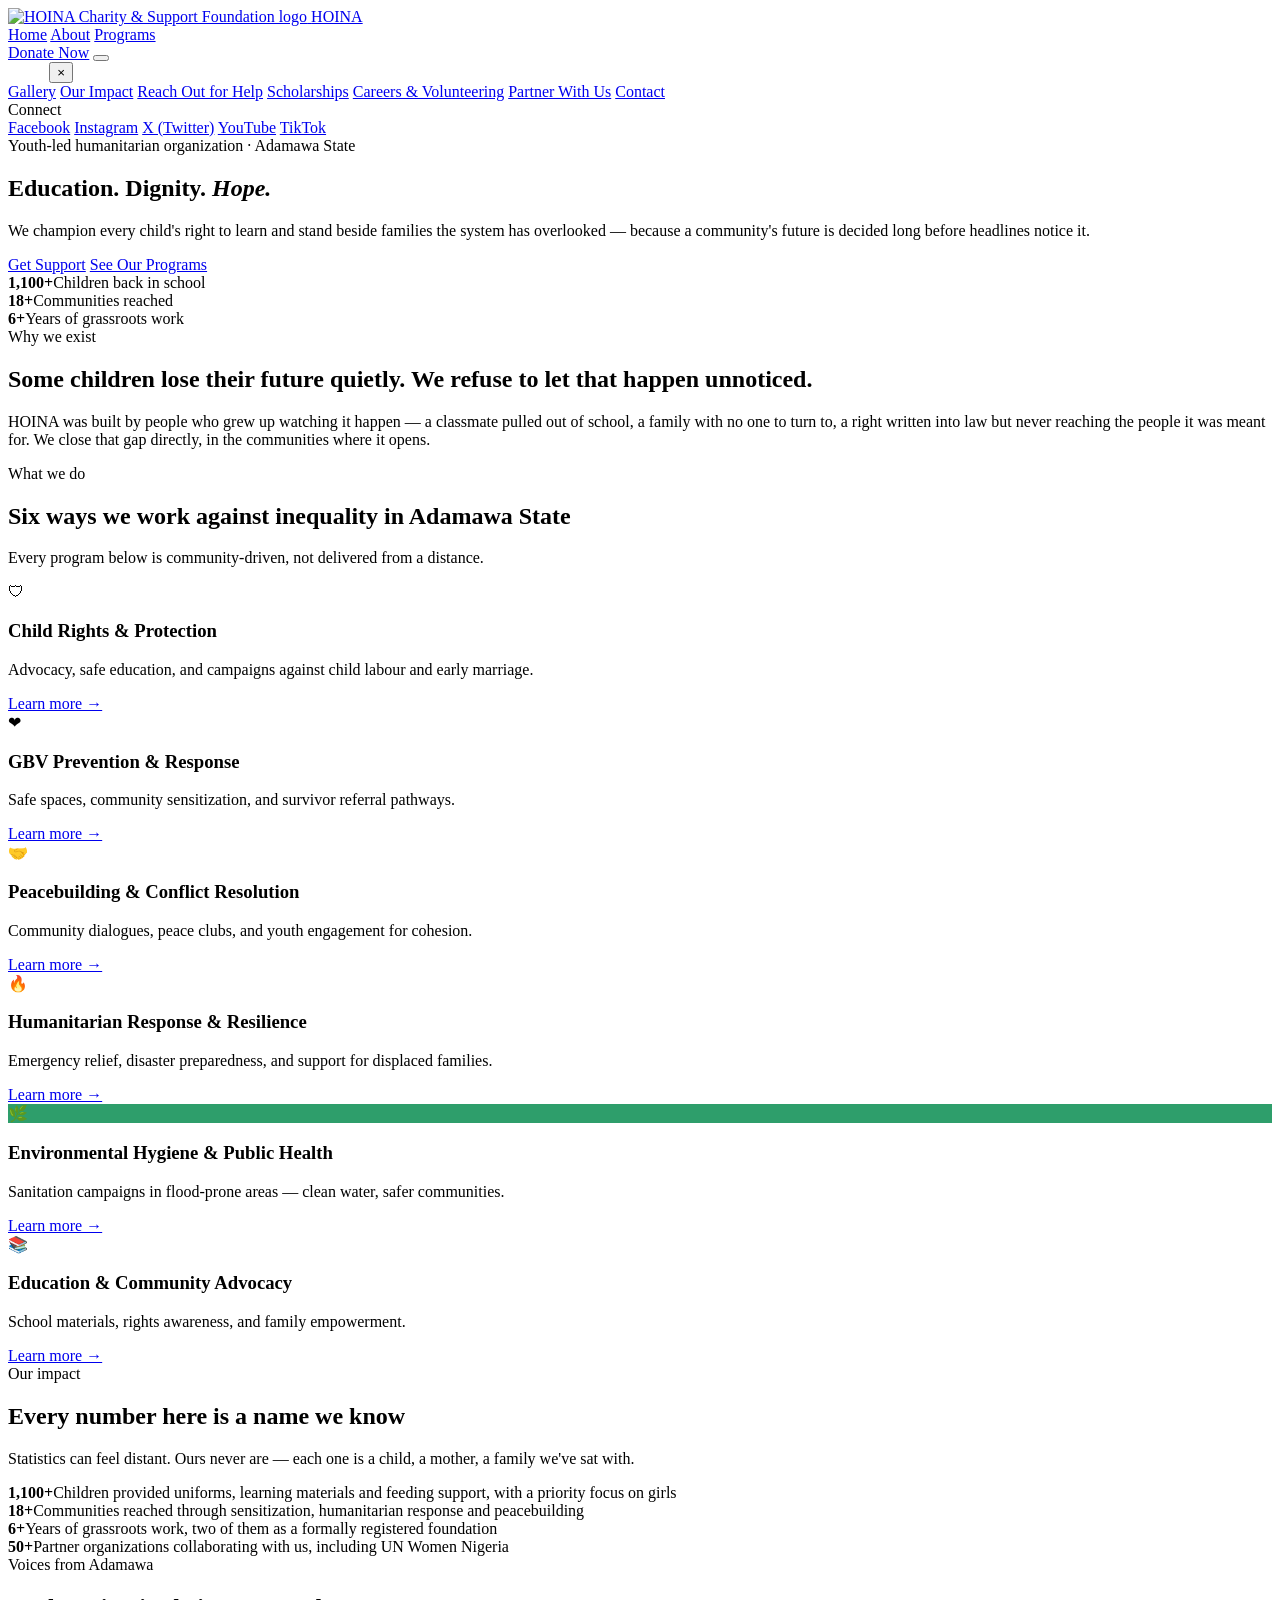
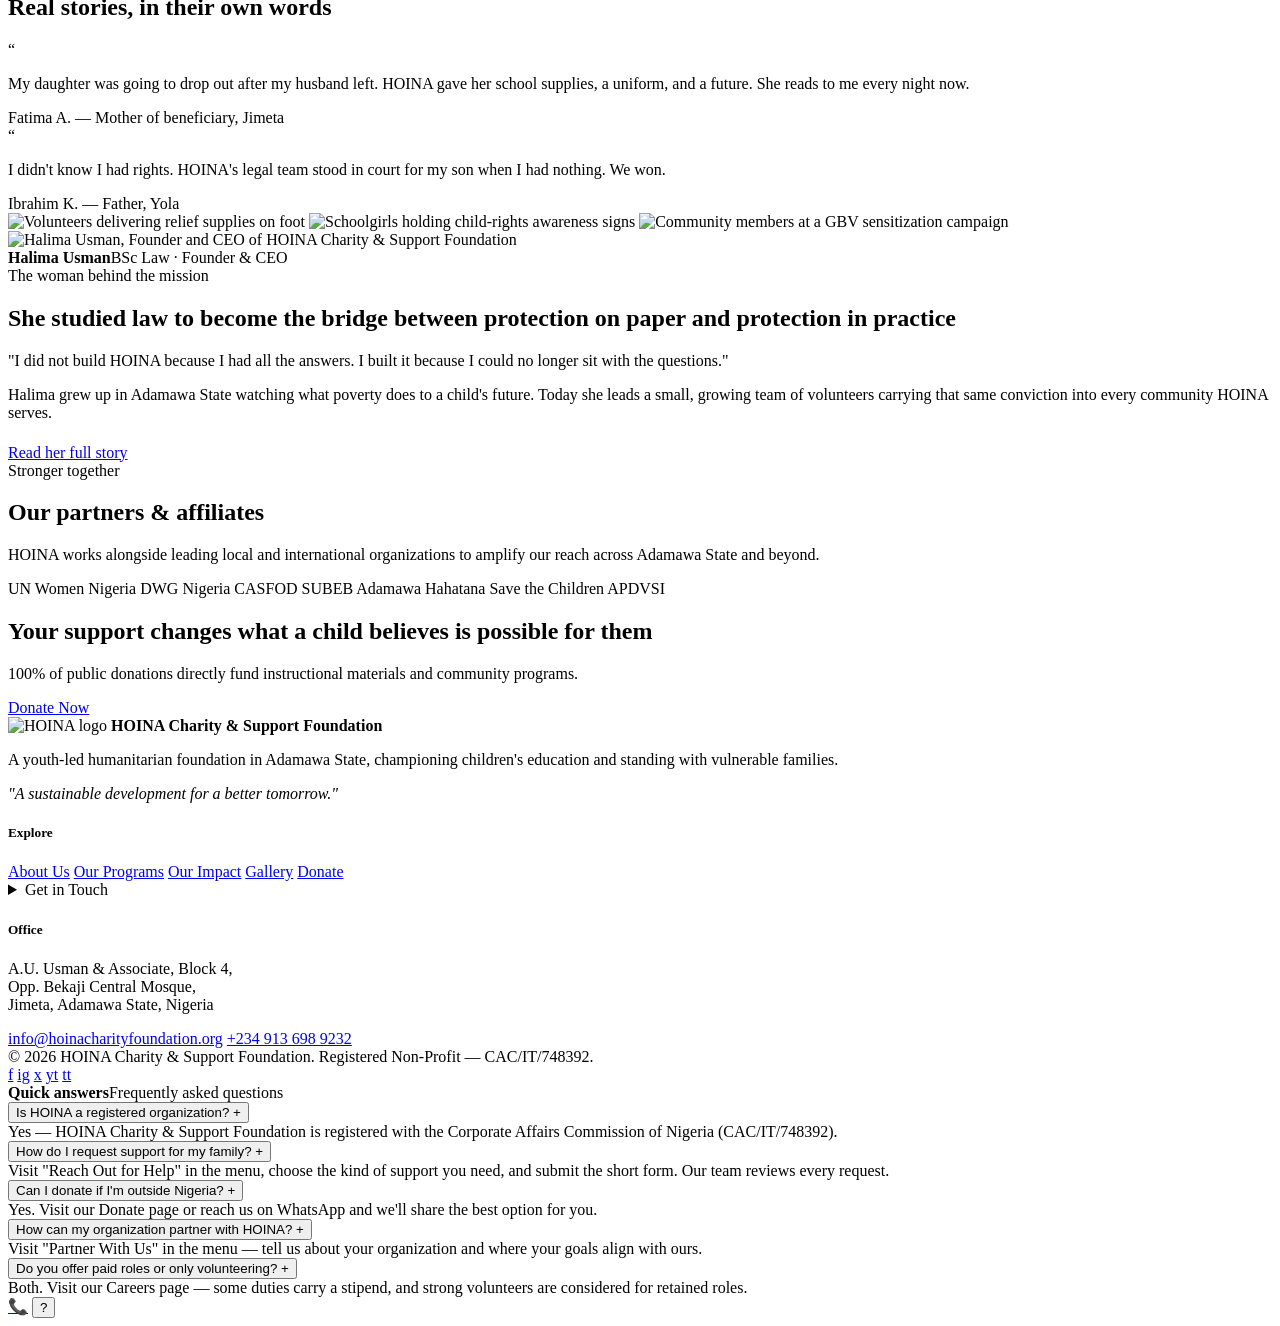
==== index.html @ e1d232d6 "Add files via upload" ====
<!doctype html>
<html lang="en">
<head>
<meta charset="UTF-8">
<meta name="viewport" content="width=device-width, initial-scale=1.0">
<title>HOINA Charity &amp; Support Foundation — Education. Dignity. Hope.</title>
<meta name="description" content="A youth-led humanitarian foundation in Adamawa State, Nigeria, championing every child's right to education and standing beside vulnerable families.">
<link rel="icon" href="assets/img/logo.jpg">
<link rel="stylesheet" href="assets/css/styles.css">
</head>
<body>

<!-- ================= HEADER ================= -->
<header class="site-header">
  <div class="header-inner">
    <a href="index.html" class="brand">
      <img src="assets/img/logo.jpg" alt="HOINA Charity & Support Foundation logo">
      <span class="brand-name">HOINA</span>
    </a>
    <nav class="main-nav">
      <a href="index.html" class="nav-link">Home</a>
      <a href="about.html" class="nav-link">About</a>
      <a href="programs.html" class="nav-link">Programs</a>
    </nav>
    <div class="header-actions">
      <a href="donate.html" class="btn btn-primary">Donate Now</a>
      <button class="hamburger-btn" aria-expanded="false" aria-label="Open menu">
        <span></span><span></span><span></span>
      </button>
    </div>
  </div>
</header>

<div class="scrim"></div>
<nav class="mega-menu" aria-label="Full site menu">
  <div class="mega-menu-head">
    <span class="brand-name" style="color:#fff">Menu</span>
    <button class="mega-menu-close" aria-label="Close menu">&times;</button>
  </div>
  <a href="gallery.html">Gallery</a>
  <a href="impact.html">Our Impact</a>
  <a href="get-support.html">Reach Out for Help</a>
  <a href="scholarship.html">Scholarships</a>
  <a href="careers.html">Careers &amp; Volunteering</a>
  <a href="partner.html">Partner With Us</a>
  <a href="contact.html">Contact</a>
  <div class="menu-note">Connect</div>
  <a href="#">Facebook</a>
  <a href="#">Instagram</a>
  <a href="#">X (Twitter)</a>
  <a href="#">YouTube</a>
  <a href="#">TikTok</a>
</nav>

<!-- ================= HERO ================= -->
<section class="hero">
  <div class="hero-copy">
    <div class="hero-eyebrow">Youth-led humanitarian organization · Adamawa State</div>
    <h1>Education. Dignity. <em>Hope.</em></h1>
    <p class="lede">We champion every child's right to learn and stand beside families the system has overlooked — because a community's future is decided long before headlines notice it.</p>
    <div class="hero-cta">
      <a href="get-support.html" class="btn btn-primary">Get Support</a>
      <a href="programs.html" class="btn btn-outline">See Our Programs</a>
    </div>
    <div class="hero-stats">
      <div><strong>1,100+</strong><span>Children back in school</span></div>
      <div><strong>18+</strong><span>Communities reached</span></div>
      <div><strong>6+</strong><span>Years of grassroots work</span></div>
    </div>
  </div>
  <div class="hero-visual">
    <div class="slide is-active" style="background-image:url('assets/img/outreach-walking-vests.jpg')"></div>
    <div class="slide" style="background-image:url('assets/img/gbv-sensitization-crowd.jpg')"></div>
    <div class="slide" style="background-image:url('assets/img/classroom-support.jpg')"></div>
    <div class="slide" style="background-image:url('assets/img/disability-event-stage.jpg')"></div>
    <div class="slide" style="background-image:url('assets/img/volunteers-placards-group.jpg')"></div>
  </div>
</section>

<!-- ================= MISSION STRIP ================= -->
<section>
  <div class="wrap">
    <div class="section-head">
      <div class="kicker">Why we exist</div>
      <h2>Some children lose their future quietly. We refuse to let that happen unnoticed.</h2>
      <p>HOINA was built by people who grew up watching it happen — a classmate pulled out of school, a family with no one to turn to, a right written into law but never reaching the people it was meant for. We close that gap directly, in the communities where it opens.</p>
    </div>
  </div>
</section>

<!-- ================= PROGRAMS ================= -->
<section class="section-alt">
  <div class="wrap">
    <div class="section-head">
      <div class="kicker">What we do</div>
      <h2>Six ways we work against inequality in Adamawa State</h2>
      <p>Every program below is community-driven, not delivered from a distance.</p>
    </div>
  </div>
  <div class="programs-grid">
    <div class="program-tile">
      <div class="tile-icon" style="background:var(--blue)">&#128737;</div>
      <h3>Child Rights &amp; Protection</h3>
      <p>Advocacy, safe education, and campaigns against child labour and early marriage.</p>
      <a href="programs.html#child-rights" class="tile-link">Learn more →</a>
    </div>
    <div class="program-tile">
      <div class="tile-icon" style="background:var(--magenta)">&#10084;</div>
      <h3>GBV Prevention &amp; Response</h3>
      <p>Safe spaces, community sensitization, and survivor referral pathways.</p>
      <a href="programs.html#gbv" class="tile-link">Learn more →</a>
    </div>
    <div class="program-tile">
      <div class="tile-icon" style="background:var(--violet)">&#129309;</div>
      <h3>Peacebuilding &amp; Conflict Resolution</h3>
      <p>Community dialogues, peace clubs, and youth engagement for cohesion.</p>
      <a href="programs.html#peacebuilding" class="tile-link">Learn more →</a>
    </div>
    <div class="program-tile">
      <div class="tile-icon" style="background:var(--orange)">&#128293;</div>
      <h3>Humanitarian Response &amp; Resilience</h3>
      <p>Emergency relief, disaster preparedness, and support for displaced families.</p>
      <a href="programs.html#humanitarian" class="tile-link">Learn more →</a>
    </div>
    <div class="program-tile">
      <div class="tile-icon" style="background:#2E9E6B">&#127807;</div>
      <h3>Environmental Hygiene &amp; Public Health</h3>
      <p>Sanitation campaigns in flood-prone areas — clean water, safer communities.</p>
      <a href="programs.html#hygiene" class="tile-link">Learn more →</a>
    </div>
    <div class="program-tile">
      <div class="tile-icon" style="background:var(--gold)">&#128218;</div>
      <h3>Education &amp; Community Advocacy</h3>
      <p>School materials, rights awareness, and family empowerment.</p>
      <a href="programs.html#education" class="tile-link">Learn more →</a>
    </div>
  </div>
</section>

<!-- ================= IMPACT STATS ================= -->
<section class="section-dark">
  <div class="wrap">
    <div class="section-head">
      <div class="kicker">Our impact</div>
      <h2>Every number here is a name we know</h2>
      <p>Statistics can feel distant. Ours never are — each one is a child, a mother, a family we've sat with.</p>
    </div>
  </div>
  <div class="wrap">
    <div class="stats-row">
      <div class="stat-block"><strong>1,100+</strong><span>Children provided uniforms, learning materials and feeding support, with a priority focus on girls</span></div>
      <div class="stat-block"><strong>18+</strong><span>Communities reached through sensitization, humanitarian response and peacebuilding</span></div>
      <div class="stat-block"><strong>6+</strong><span>Years of grassroots work, two of them as a formally registered foundation</span></div>
      <div class="stat-block"><strong>50+</strong><span>Partner organizations collaborating with us, including UN Women Nigeria</span></div>
    </div>
  </div>
</section>

<!-- ================= TESTIMONIALS ================= -->
<section>
  <div class="wrap">
    <div class="section-head">
      <div class="kicker">Voices from Adamawa</div>
      <h2>Real stories, in their own words</h2>
    </div>
    <div class="testimonial-grid">
      <div class="testimonial">
        <span class="mark">&#8220;</span>
        <p>My daughter was going to drop out after my husband left. HOINA gave her school supplies, a uniform, and a future. She reads to me every night now.</p>
        <footer>Fatima A. — Mother of beneficiary, Jimeta</footer>
      </div>
      <div class="testimonial">
        <span class="mark">&#8220;</span>
        <p>I didn't know I had rights. HOINA's legal team stood in court for my son when I had nothing. We won.</p>
        <footer>Ibrahim K. — Father, Yola</footer>
      </div>
    </div>
  </div>
</section>

<!-- ================= PHOTO BAND ================= -->
<section class="section-alt" style="padding-top:0;padding-bottom:0;">
  <div class="photo-band">
    <img src="assets/img/food-relief-carrying.jpg" alt="Volunteers delivering relief supplies on foot">
    <img src="assets/img/girls-rights-signs.jpg" alt="Schoolgirls holding child-rights awareness signs">
    <img src="assets/img/gbv-campaign-group.jpg" alt="Community members at a GBV sensitization campaign">
  </div>
</section>

<!-- ================= FOUNDER TEASER ================= -->
<section>
  <div class="wrap founder-block">
    <div class="founder-photo">
      <img src="assets/img/founder-halima.jpg" alt="Halima Usman, Founder and CEO of HOINA Charity & Support Foundation">
      <div class="tag"><strong>Halima Usman</strong><span>BSc Law · Founder &amp; CEO</span></div>
    </div>
    <div>
      <div class="kicker">The woman behind the mission</div>
      <h2>She studied law to become the bridge between protection on paper and protection in practice</h2>
      <p class="pull-quote">"I did not build HOINA because I had all the answers. I built it because I could no longer sit with the questions."</p>
      <p style="color:var(--slate);margin-bottom:22px;">Halima grew up in Adamawa State watching what poverty does to a child's future. Today she leads a small, growing team of volunteers carrying that same conviction into every community HOINA serves.</p>
      <a href="about.html" class="btn btn-dark">Read her full story</a>
    </div>
  </div>
</section>

<!-- ================= PARTNERS ================= -->
<section class="section-alt">
  <div class="wrap">
    <div class="section-head">
      <div class="kicker">Stronger together</div>
      <h2>Our partners &amp; affiliates</h2>
      <p>HOINA works alongside leading local and international organizations to amplify our reach across Adamawa State and beyond.</p>
    </div>
    <div class="partners-strip">
      <span class="partner-chip">UN Women Nigeria</span>
      <span class="partner-chip">DWG Nigeria</span>
      <span class="partner-chip">CASFOD</span>
      <span class="partner-chip">SUBEB Adamawa</span>
      <span class="partner-chip">Hahatana</span>
      <span class="partner-chip">Save the Children</span>
      <span class="partner-chip">APDVSI</span>
    </div>
  </div>
</section>

<!-- ================= CTA BANNER ================= -->
<section class="cta-banner">
  <h2>Your support changes what a child believes is possible for them</h2>
  <p>100% of public donations directly fund instructional materials and community programs.</p>
  <a href="donate.html" class="btn btn-primary">Donate Now</a>
</section>

<!-- ================= FOOTER ================= -->
<footer class="site-footer">
  <div class="wrap footer-grid">
    <div class="footer-col">
      <div class="footer-brand">
        <img src="assets/img/logo.jpg" alt="HOINA logo">
        <strong>HOINA Charity &amp; Support Foundation</strong>
      </div>
      <p>A youth-led humanitarian foundation in Adamawa State, championing children's education and standing with vulnerable families.</p>
      <p style="font-style:italic;color:var(--gold)">"A sustainable development for a better tomorrow."</p>
    </div>
    <div class="footer-col">
      <h5>Explore</h5>
      <a href="about.html">About Us</a>
      <a href="programs.html">Our Programs</a>
      <a href="impact.html">Our Impact</a>
      <a href="gallery.html">Gallery</a>
      <a href="donate.html">Donate</a>
    </div>
    <div class="footer-col">
      <details class="footer-dropdown">
        <summary>Get in Touch</summary>
        <a href="careers.html">Careers &amp; Volunteering</a>
        <a href="scholarship.html">Scholarships</a>
        <a href="get-support.html">Reach Out for Help</a>
        <a href="partner.html">Partner With Us</a>
        <a href="contact.html">Contact Us</a>
      </details>
    </div>
    <div class="footer-col">
      <h5>Office</h5>
      <p>A.U. Usman &amp; Associate, Block 4,<br>Opp. Bekaji Central Mosque,<br>Jimeta, Adamawa State, Nigeria</p>
      <a href="mailto:info@hoinacharityfoundation.org">info@hoinacharityfoundation.org</a>
      <a href="tel:+2349136989232">+234 913 698 9232</a>
    </div>
  </div>
  <div class="wrap footer-bottom">
    <span>© 2026 HOINA Charity &amp; Support Foundation. Registered Non-Profit — CAC/IT/748392.</span>
    <div class="footer-social">
      <a href="#" aria-label="Facebook">f</a>
      <a href="#" aria-label="Instagram">ig</a>
      <a href="#" aria-label="X">x</a>
      <a href="#" aria-label="YouTube">yt</a>
      <a href="#" aria-label="TikTok">tt</a>
    </div>
  </div>
</footer>

<!-- ================= FLOATING WIDGETS ================= -->
<div class="float-stack">
  <div class="faq-panel">
    <div class="faq-head"><strong>Quick answers</strong><span>Frequently asked questions</span></div>
    <div class="faq-body">
      <div class="faq-item">
        <button class="faq-q">Is HOINA a registered organization? <span>+</span></button>
        <div class="faq-a">Yes — HOINA Charity &amp; Support Foundation is registered with the Corporate Affairs Commission of Nigeria (CAC/IT/748392).</div>
      </div>
      <div class="faq-item">
        <button class="faq-q">How do I request support for my family? <span>+</span></button>
        <div class="faq-a">Visit "Reach Out for Help" in the menu, choose the kind of support you need, and submit the short form. Our team reviews every request.</div>
      </div>
      <div class="faq-item">
        <button class="faq-q">Can I donate if I'm outside Nigeria? <span>+</span></button>
        <div class="faq-a">Yes. Visit our Donate page or reach us on WhatsApp and we'll share the best option for you.</div>
      </div>
      <div class="faq-item">
        <button class="faq-q">How can my organization partner with HOINA? <span>+</span></button>
        <div class="faq-a">Visit "Partner With Us" in the menu — tell us about your organization and where your goals align with ours.</div>
      </div>
      <div class="faq-item">
        <button class="faq-q">Do you offer paid roles or only volunteering? <span>+</span></button>
        <div class="faq-a">Both. Visit our Careers page — some duties carry a stipend, and strong volunteers are considered for retained roles.</div>
      </div>
    </div>
  </div>
  <a class="float-btn float-whatsapp" href="https://wa.me/2349136989232" target="_blank" rel="noopener" aria-label="Chat on WhatsApp">&#128222;</a>
  <button class="float-btn float-faq" aria-label="Open frequently asked questions">?</button>
</div>

<script src="assets/js/main.js"></script>
</body>
</html>
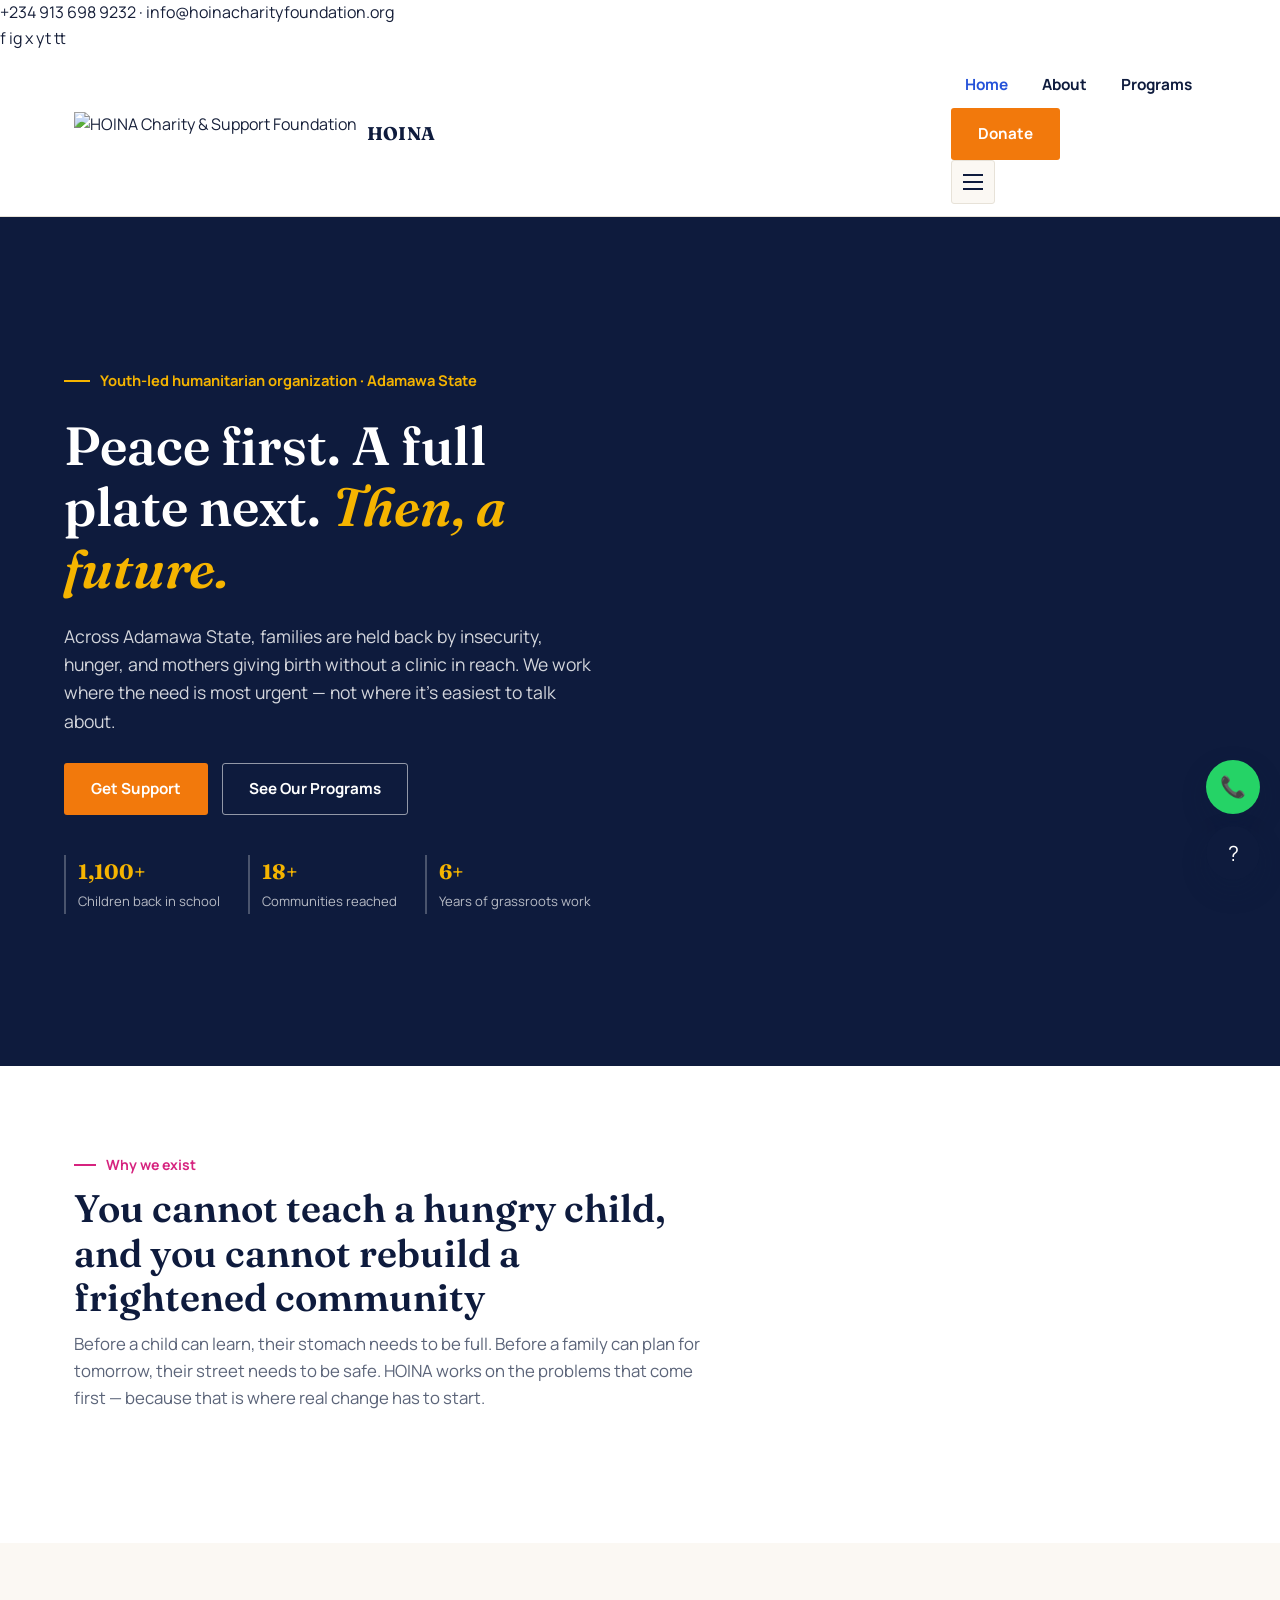
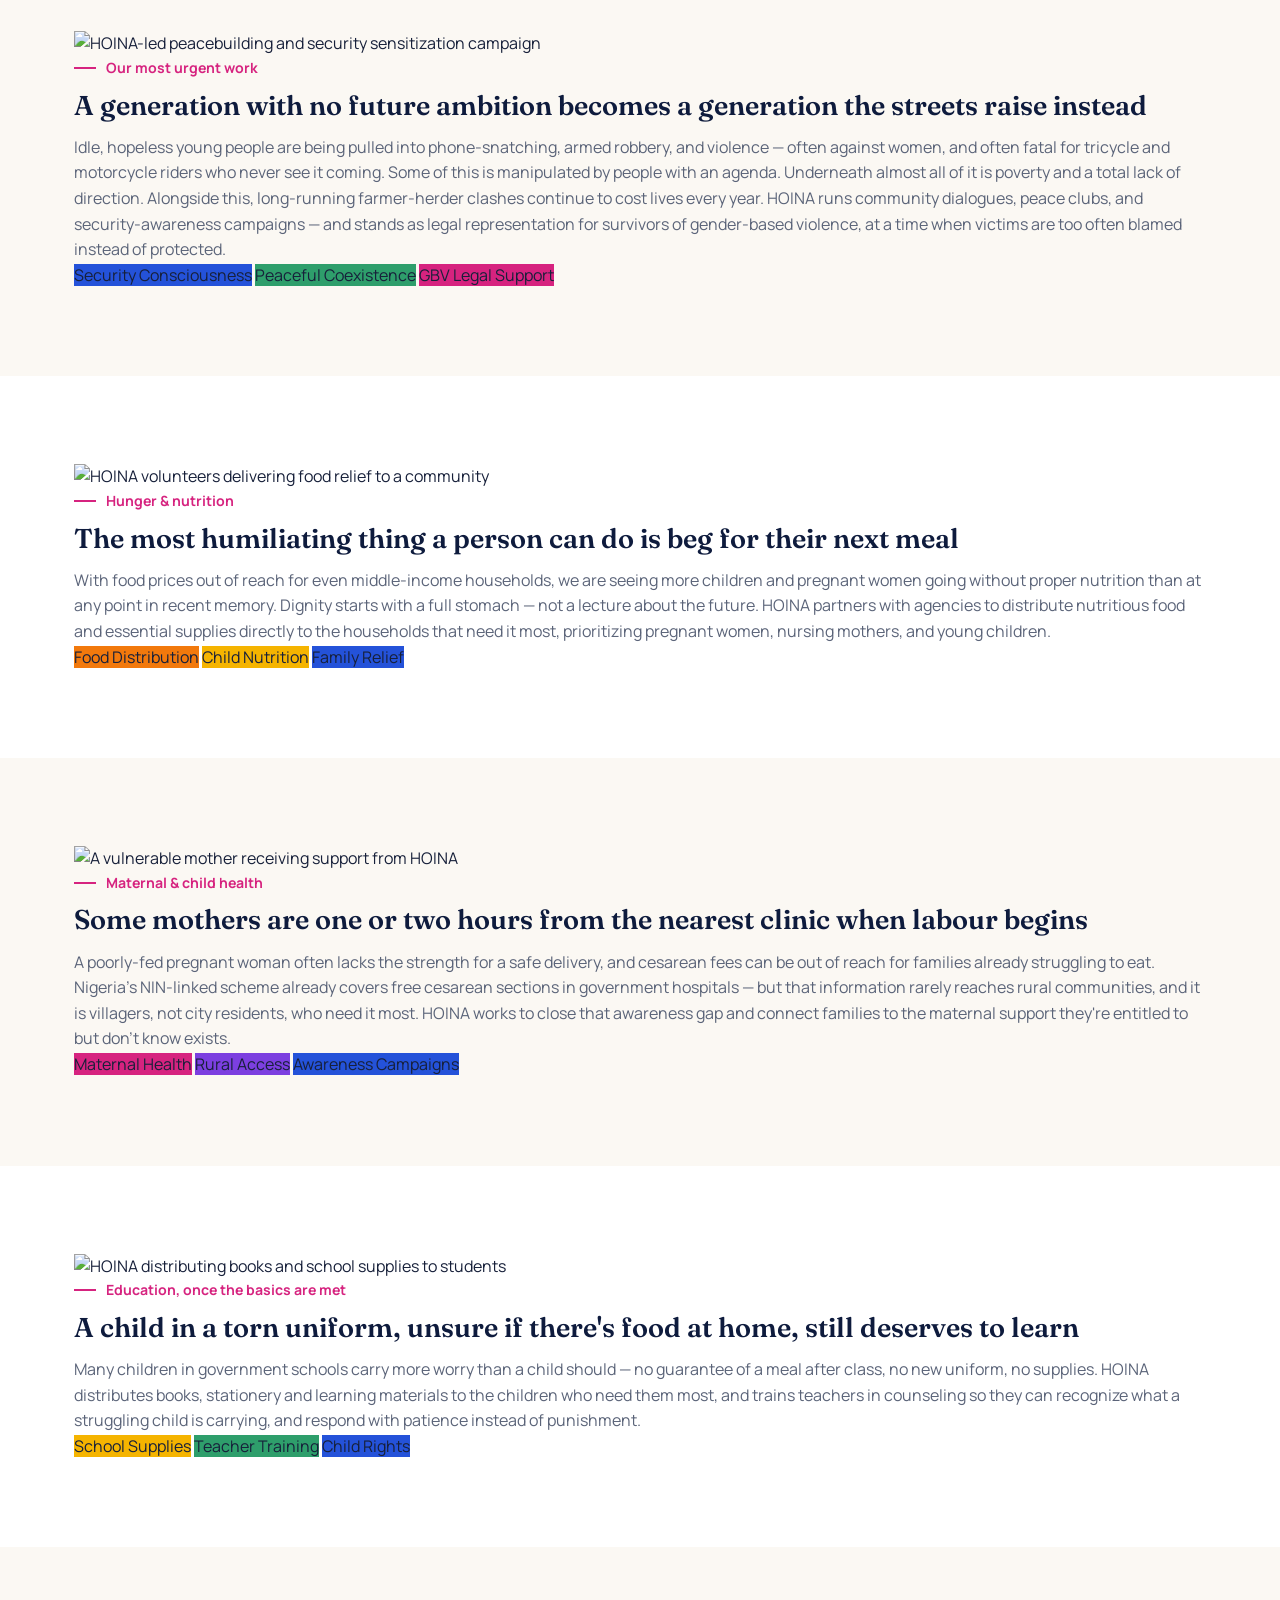
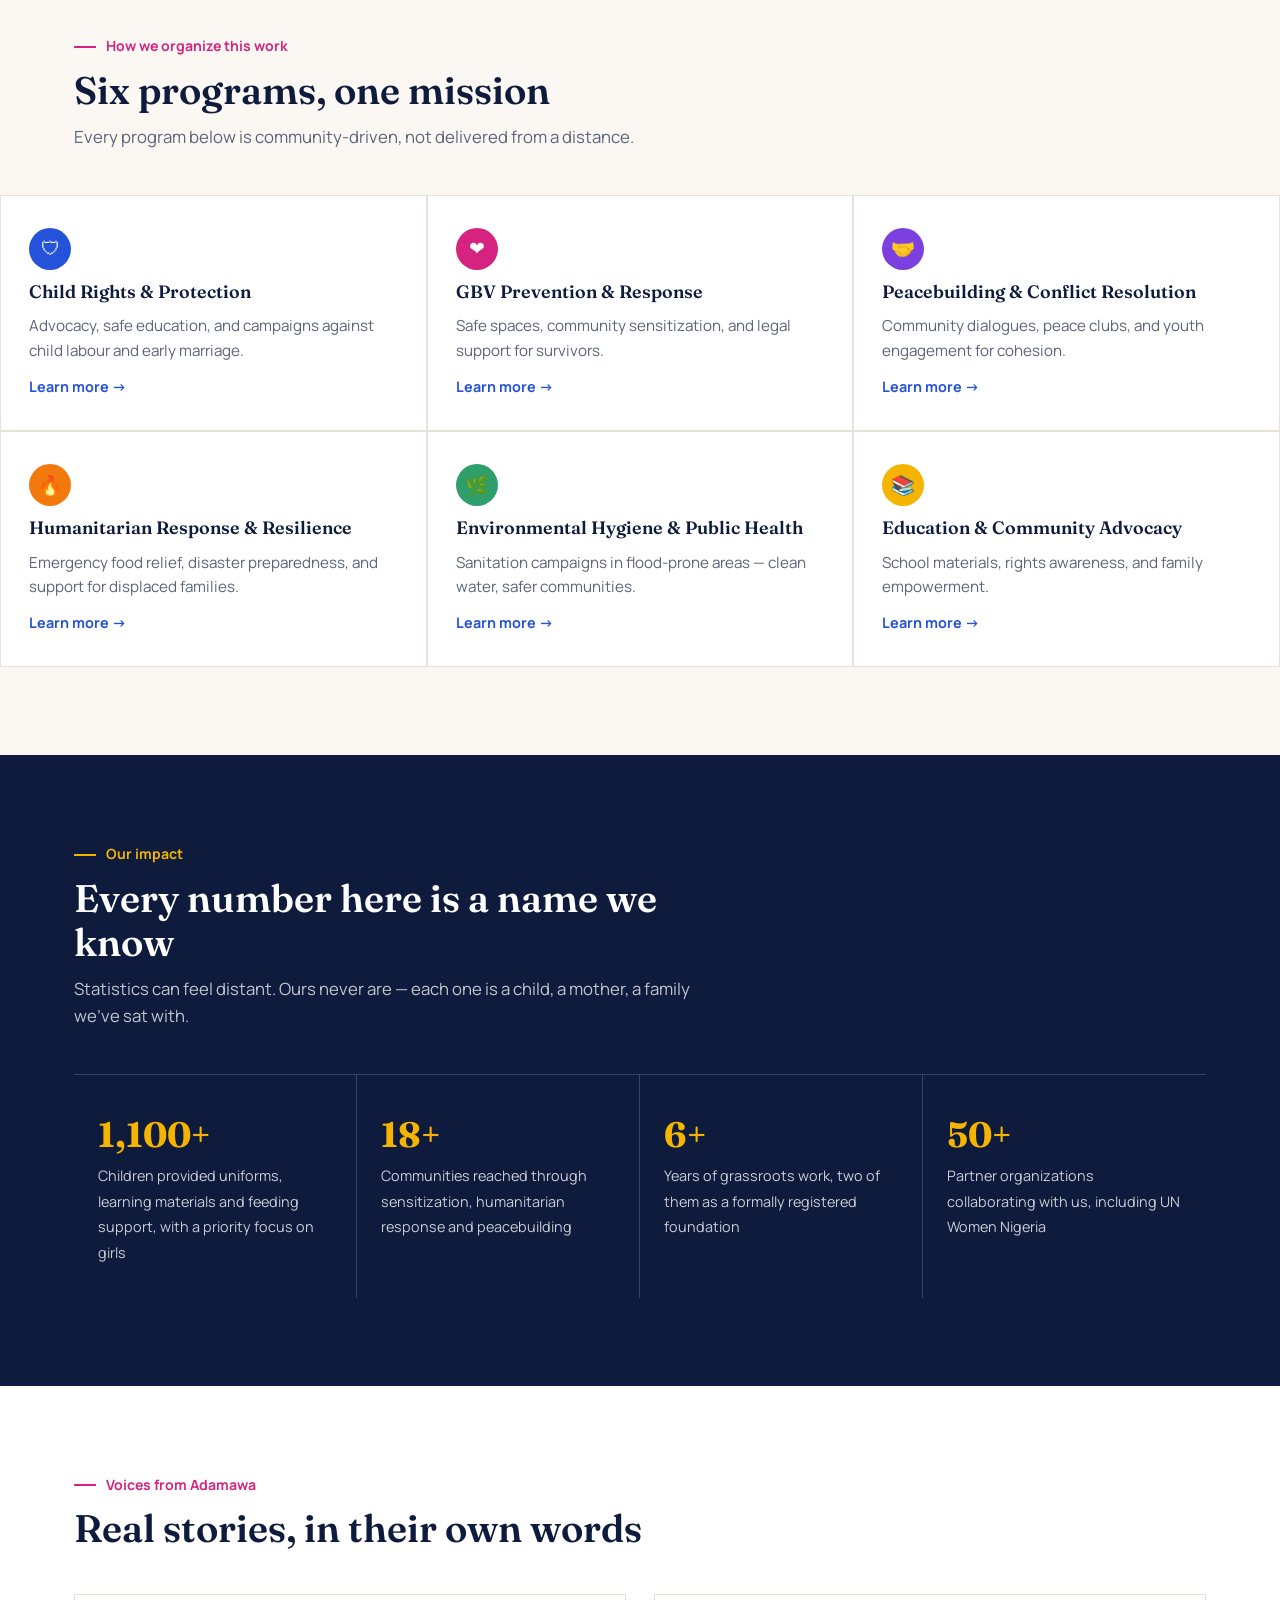
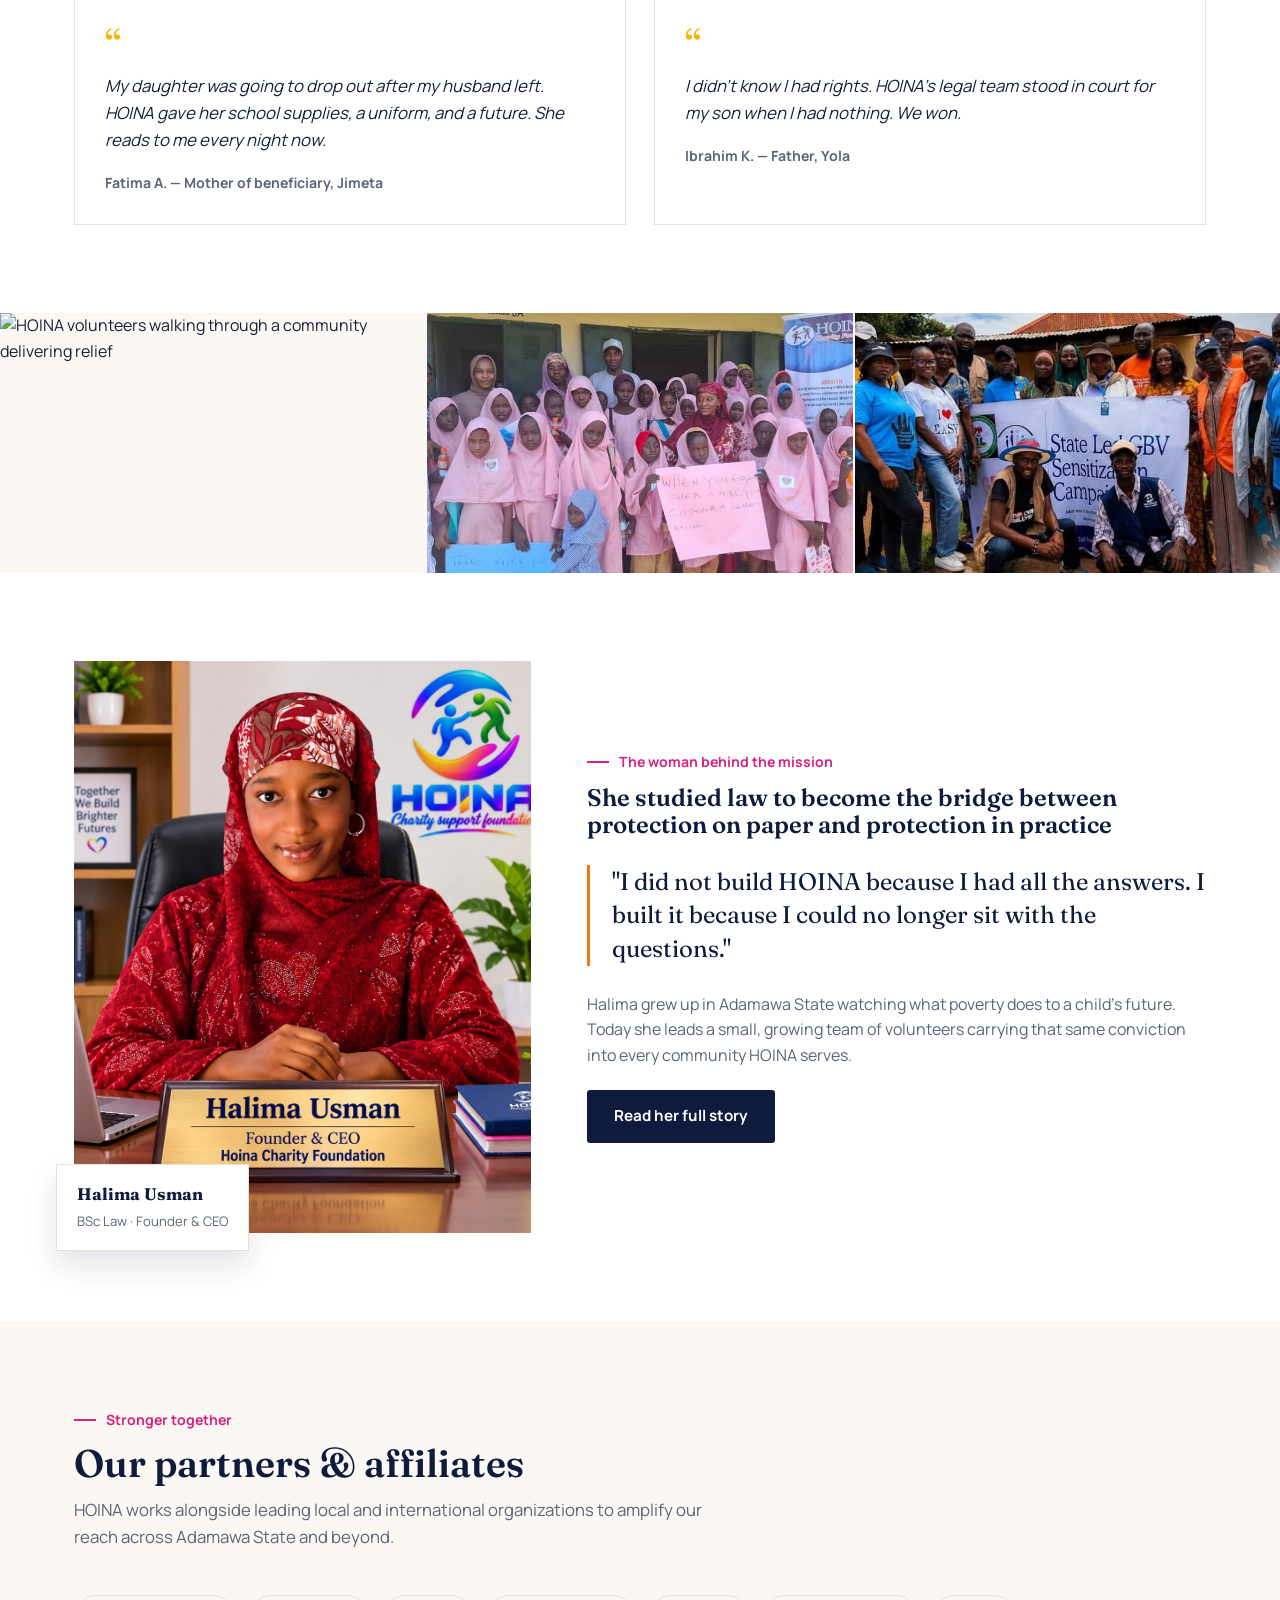
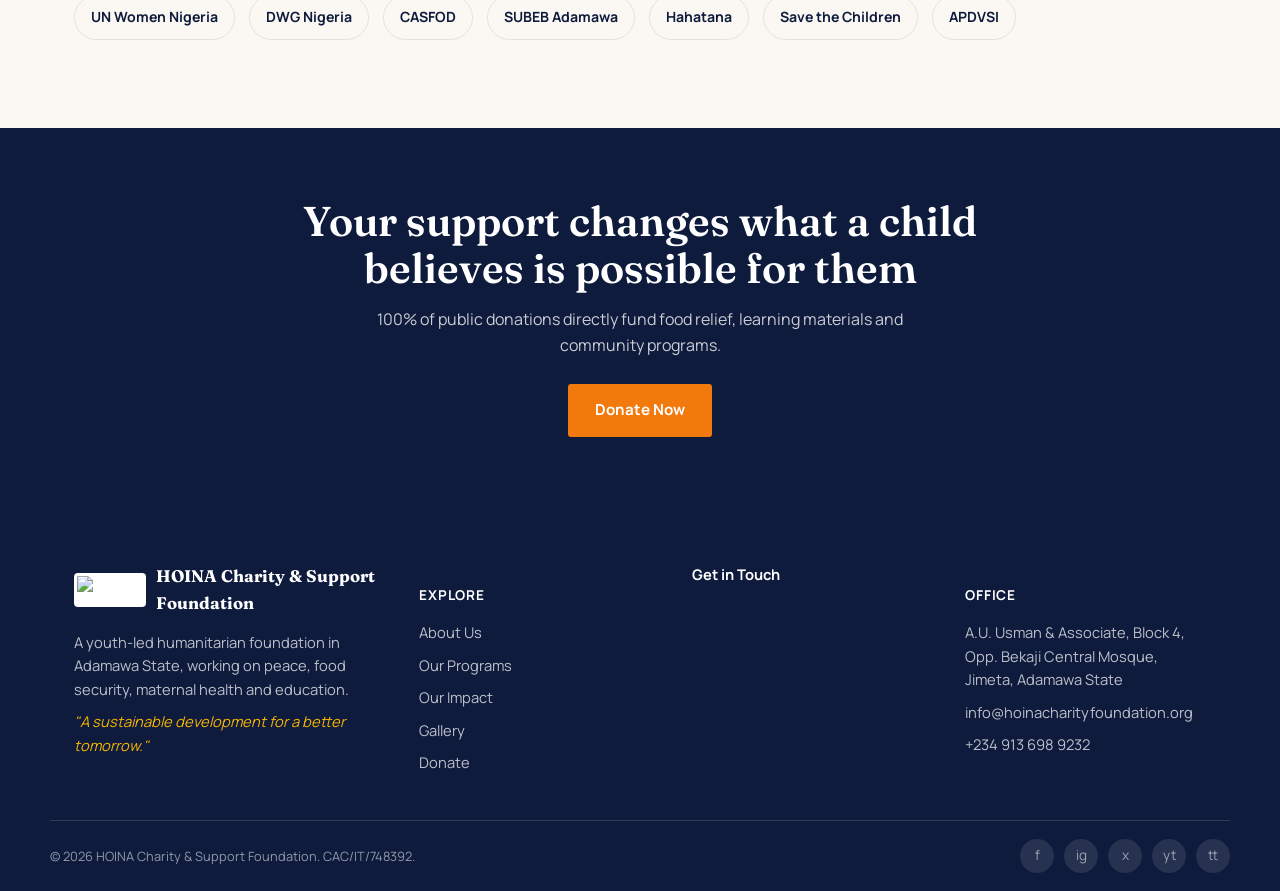
==== commit 6d4dc332: "Add files via upload" ====
--- a/index.html
+++ b/index.html
@@ -3,27 +3,45 @@
 <head>
 <meta charset="UTF-8">
 <meta name="viewport" content="width=device-width, initial-scale=1.0">
-<title>HOINA Charity &amp; Support Foundation — Education. Dignity. Hope.</title>
-<meta name="description" content="A youth-led humanitarian foundation in Adamawa State, Nigeria, championing every child's right to education and standing beside vulnerable families.">
-<link rel="icon" href="assets/img/logo.jpg">
+<title>HOINA Charity &amp; Support Foundation — Peace. Nourishment. A Fighting Chance.</title>
+<meta name="description" content="A youth-led humanitarian foundation in Adamawa State, Nigeria, working on peacebuilding, food security, maternal health and education for the families the system overlooks.">
+<link rel="icon" href="assets/img/icon-only.png">
 <link rel="stylesheet" href="assets/css/styles.css">
 </head>
 <body>
+
+<!-- ================= TOP BAR ================= -->
+<div class="top-bar">
+  <div class="top-bar-inner">
+    <div class="top-bar-contact">
+      <a href="tel:+2349136989232">+234 913 698 9232</a>
+      <span class="hide-mobile">·</span>
+      <a href="mailto:info@hoinacharityfoundation.org" class="hide-mobile">info@hoinacharityfoundation.org</a>
+    </div>
+    <div class="top-bar-social">
+      <a href="https://facebook.com" target="_blank" rel="noopener" aria-label="Facebook">f</a>
+      <a href="https://instagram.com" target="_blank" rel="noopener" aria-label="Instagram">ig</a>
+      <a href="https://x.com" target="_blank" rel="noopener" aria-label="X">x</a>
+      <a href="https://youtube.com" target="_blank" rel="noopener" aria-label="YouTube">yt</a>
+      <a href="https://tiktok.com" target="_blank" rel="noopener" aria-label="TikTok">tt</a>
+    </div>
+  </div>
+</div>
 
 <!-- ================= HEADER ================= -->
 <header class="site-header">
   <div class="header-inner">
     <a href="index.html" class="brand">
-      <img src="assets/img/logo.jpg" alt="HOINA Charity & Support Foundation logo">
+      <img src="assets/img/icon-only.png" alt="HOINA Charity & Support Foundation">
       <span class="brand-name">HOINA</span>
     </a>
-    <nav class="main-nav">
-      <a href="index.html" class="nav-link">Home</a>
-      <a href="about.html" class="nav-link">About</a>
-      <a href="programs.html" class="nav-link">Programs</a>
-    </nav>
-    <div class="header-actions">
-      <a href="donate.html" class="btn btn-primary">Donate Now</a>
+    <div class="nav-actions-group">
+      <nav class="main-nav">
+        <a href="index.html" class="nav-link">Home</a>
+        <a href="about.html" class="nav-link">About</a>
+        <a href="programs.html" class="nav-link">Programs</a>
+      </nav>
+      <a href="donate.html" class="btn btn-primary header-donate">Donate</a>
       <button class="hamburger-btn" aria-expanded="false" aria-label="Open menu">
         <span></span><span></span><span></span>
       </button>
@@ -37,6 +55,7 @@
     <span class="brand-name" style="color:#fff">Menu</span>
     <button class="mega-menu-close" aria-label="Close menu">&times;</button>
   </div>
+  <a href="programs.html">Our Programs</a>
   <a href="gallery.html">Gallery</a>
   <a href="impact.html">Our Impact</a>
   <a href="get-support.html">Reach Out for Help</a>
@@ -45,19 +64,19 @@
   <a href="partner.html">Partner With Us</a>
   <a href="contact.html">Contact</a>
   <div class="menu-note">Connect</div>
-  <a href="#">Facebook</a>
-  <a href="#">Instagram</a>
-  <a href="#">X (Twitter)</a>
-  <a href="#">YouTube</a>
-  <a href="#">TikTok</a>
+  <a href="https://facebook.com" target="_blank" rel="noopener">Facebook</a>
+  <a href="https://instagram.com" target="_blank" rel="noopener">Instagram</a>
+  <a href="https://x.com" target="_blank" rel="noopener">X (Twitter)</a>
+  <a href="https://youtube.com" target="_blank" rel="noopener">YouTube</a>
+  <a href="https://tiktok.com" target="_blank" rel="noopener">TikTok</a>
 </nav>
 
 <!-- ================= HERO ================= -->
 <section class="hero">
   <div class="hero-copy">
     <div class="hero-eyebrow">Youth-led humanitarian organization · Adamawa State</div>
-    <h1>Education. Dignity. <em>Hope.</em></h1>
-    <p class="lede">We champion every child's right to learn and stand beside families the system has overlooked — because a community's future is decided long before headlines notice it.</p>
+    <h1>Peace first. A full plate next. <em>Then, a future.</em></h1>
+    <p class="lede">Across Adamawa State, families are held back by insecurity, hunger, and mothers giving birth without a clinic in reach. We work where the need is most urgent — not where it's easiest to talk about.</p>
     <div class="hero-cta">
       <a href="get-support.html" class="btn btn-primary">Get Support</a>
       <a href="programs.html" class="btn btn-outline">See Our Programs</a>
@@ -69,31 +88,107 @@
     </div>
   </div>
   <div class="hero-visual">
-    <div class="slide is-active" style="background-image:url('assets/img/outreach-walking-vests.jpg')"></div>
-    <div class="slide" style="background-image:url('assets/img/gbv-sensitization-crowd.jpg')"></div>
-    <div class="slide" style="background-image:url('assets/img/classroom-support.jpg')"></div>
-    <div class="slide" style="background-image:url('assets/img/disability-event-stage.jpg')"></div>
-    <div class="slide" style="background-image:url('assets/img/volunteers-placards-group.jpg')"></div>
-  </div>
-</section>
-
-<!-- ================= MISSION STRIP ================= -->
+    <div class="slide is-active" style="background-image:url('assets/img/peace-campaign-2.jpg')"></div>
+    <div class="slide" style="background-image:url('assets/img/food-relief-community.jpg')"></div>
+    <div class="slide" style="background-image:url('assets/img/woman-receiving-food.jpg')"></div>
+    <div class="slide" style="background-image:url('assets/img/book-distribution.jpg')"></div>
+    <div class="slide" style="background-image:url('assets/img/relief-walk-alley.jpg')"></div>
+  </div>
+</section>
+
+<!-- ================= WHY WE EXIST ================= -->
 <section>
   <div class="wrap">
     <div class="section-head">
       <div class="kicker">Why we exist</div>
-      <h2>Some children lose their future quietly. We refuse to let that happen unnoticed.</h2>
-      <p>HOINA was built by people who grew up watching it happen — a classmate pulled out of school, a family with no one to turn to, a right written into law but never reaching the people it was meant for. We close that gap directly, in the communities where it opens.</p>
-    </div>
-  </div>
-</section>
-
-<!-- ================= PROGRAMS ================= -->
+      <h2>You cannot teach a hungry child, and you cannot rebuild a frightened community</h2>
+      <p>Before a child can learn, their stomach needs to be full. Before a family can plan for tomorrow, their street needs to be safe. HOINA works on the problems that come first — because that is where real change has to start.</p>
+    </div>
+  </div>
+</section>
+
+<!-- ================= PILLAR 1: PEACE & SECURITY ================= -->
 <section class="section-alt">
+  <div class="wrap pillar-block">
+    <div class="pillar-media">
+      <img src="assets/img/peace-campaign-1.jpg" alt="HOINA-led peacebuilding and security sensitization campaign">
+    </div>
+    <div>
+      <div class="kicker">Our most urgent work</div>
+      <h2 style="font-size:1.7rem;">A generation with no future ambition becomes a generation the streets raise instead</h2>
+      <p style="color:var(--slate);margin-top:14px;">Idle, hopeless young people are being pulled into phone-snatching, armed robbery, and violence — often against women, and often fatal for tricycle and motorcycle riders who never see it coming. Some of this is manipulated by people with an agenda. Underneath almost all of it is poverty and a total lack of direction. Alongside this, long-running farmer-herder clashes continue to cost lives every year. HOINA runs community dialogues, peace clubs, and security-awareness campaigns — and stands as legal representation for survivors of gender-based violence, at a time when victims are too often blamed instead of protected.</p>
+      <div class="pillar-badges">
+        <span class="pillar-badge" style="background:var(--blue)">Security Consciousness</span>
+        <span class="pillar-badge" style="background:#2E9E6B">Peaceful Coexistence</span>
+        <span class="pillar-badge" style="background:var(--magenta)">GBV Legal Support</span>
+      </div>
+    </div>
+  </div>
+</section>
+
+<!-- ================= PILLAR 2: HUNGER & NUTRITION ================= -->
+<section>
+  <div class="wrap pillar-block reverse">
+    <div class="pillar-media">
+      <img src="assets/img/food-relief-community.jpg" alt="HOINA volunteers delivering food relief to a community">
+    </div>
+    <div>
+      <div class="kicker">Hunger &amp; nutrition</div>
+      <h2 style="font-size:1.7rem;">The most humiliating thing a person can do is beg for their next meal</h2>
+      <p style="color:var(--slate);margin-top:14px;">With food prices out of reach for even middle-income households, we are seeing more children and pregnant women going without proper nutrition than at any point in recent memory. Dignity starts with a full stomach — not a lecture about the future. HOINA partners with agencies to distribute nutritious food and essential supplies directly to the households that need it most, prioritizing pregnant women, nursing mothers, and young children.</p>
+      <div class="pillar-badges">
+        <span class="pillar-badge" style="background:var(--orange)">Food Distribution</span>
+        <span class="pillar-badge" style="background:var(--gold)">Child Nutrition</span>
+        <span class="pillar-badge" style="background:var(--blue)">Family Relief</span>
+      </div>
+    </div>
+  </div>
+</section>
+
+<!-- ================= PILLAR 3: MATERNAL HEALTH ================= -->
+<section class="section-alt">
+  <div class="wrap pillar-block">
+    <div class="pillar-media">
+      <img src="assets/img/woman-receiving-food.jpg" alt="A vulnerable mother receiving support from HOINA">
+    </div>
+    <div>
+      <div class="kicker">Maternal &amp; child health</div>
+      <h2 style="font-size:1.7rem;">Some mothers are one or two hours from the nearest clinic when labour begins</h2>
+      <p style="color:var(--slate);margin-top:14px;">A poorly-fed pregnant woman often lacks the strength for a safe delivery, and cesarean fees can be out of reach for families already struggling to eat. Nigeria's NIN-linked scheme already covers free cesarean sections in government hospitals — but that information rarely reaches rural communities, and it is villagers, not city residents, who need it most. HOINA works to close that awareness gap and connect families to the maternal support they're entitled to but don't know exists.</p>
+      <div class="pillar-badges">
+        <span class="pillar-badge" style="background:var(--magenta)">Maternal Health</span>
+        <span class="pillar-badge" style="background:var(--violet)">Rural Access</span>
+        <span class="pillar-badge" style="background:var(--blue)">Awareness Campaigns</span>
+      </div>
+    </div>
+  </div>
+</section>
+
+<!-- ================= PILLAR 4: EDUCATION ================= -->
+<section>
+  <div class="wrap pillar-block reverse">
+    <div class="pillar-media">
+      <img src="assets/img/book-distribution.jpg" alt="HOINA distributing books and school supplies to students">
+    </div>
+    <div>
+      <div class="kicker">Education, once the basics are met</div>
+      <h2 style="font-size:1.7rem;">A child in a torn uniform, unsure if there's food at home, still deserves to learn</h2>
+      <p style="color:var(--slate);margin-top:14px;">Many children in government schools carry more worry than a child should — no guarantee of a meal after class, no new uniform, no supplies. HOINA distributes books, stationery and learning materials to the children who need them most, and trains teachers in counseling so they can recognize what a struggling child is carrying, and respond with patience instead of punishment.</p>
+      <div class="pillar-badges">
+        <span class="pillar-badge" style="background:var(--gold)">School Supplies</span>
+        <span class="pillar-badge" style="background:#2E9E6B">Teacher Training</span>
+        <span class="pillar-badge" style="background:var(--blue)">Child Rights</span>
+      </div>
+    </div>
+  </div>
+</section>
+
+<!-- ================= PROGRAMS OVERVIEW ================= -->
+<section class="section-alt">
   <div class="wrap">
     <div class="section-head">
-      <div class="kicker">What we do</div>
-      <h2>Six ways we work against inequality in Adamawa State</h2>
+      <div class="kicker">How we organize this work</div>
+      <h2>Six programs, one mission</h2>
       <p>Every program below is community-driven, not delivered from a distance.</p>
     </div>
   </div>
@@ -107,7 +202,7 @@
     <div class="program-tile">
       <div class="tile-icon" style="background:var(--magenta)">&#10084;</div>
       <h3>GBV Prevention &amp; Response</h3>
-      <p>Safe spaces, community sensitization, and survivor referral pathways.</p>
+      <p>Safe spaces, community sensitization, and legal support for survivors.</p>
       <a href="programs.html#gbv" class="tile-link">Learn more →</a>
     </div>
     <div class="program-tile">
@@ -119,7 +214,7 @@
     <div class="program-tile">
       <div class="tile-icon" style="background:var(--orange)">&#128293;</div>
       <h3>Humanitarian Response &amp; Resilience</h3>
-      <p>Emergency relief, disaster preparedness, and support for displaced families.</p>
+      <p>Emergency food relief, disaster preparedness, and support for displaced families.</p>
       <a href="programs.html#humanitarian" class="tile-link">Learn more →</a>
     </div>
     <div class="program-tile">
@@ -181,7 +276,7 @@
 <!-- ================= PHOTO BAND ================= -->
 <section class="section-alt" style="padding-top:0;padding-bottom:0;">
   <div class="photo-band">
-    <img src="assets/img/food-relief-carrying.jpg" alt="Volunteers delivering relief supplies on foot">
+    <img src="assets/img/relief-walk-alley.jpg" alt="HOINA volunteers walking through a community delivering relief">
     <img src="assets/img/girls-rights-signs.jpg" alt="Schoolgirls holding child-rights awareness signs">
     <img src="assets/img/gbv-campaign-group.jpg" alt="Community members at a GBV sensitization campaign">
   </div>
@@ -227,19 +322,20 @@
 <!-- ================= CTA BANNER ================= -->
 <section class="cta-banner">
   <h2>Your support changes what a child believes is possible for them</h2>
-  <p>100% of public donations directly fund instructional materials and community programs.</p>
+  <p>100% of public donations directly fund food relief, learning materials and community programs.</p>
   <a href="donate.html" class="btn btn-primary">Donate Now</a>
 </section>
 
 <!-- ================= FOOTER ================= -->
 <footer class="site-footer">
+  <div class="footer-inner-pad">
   <div class="wrap footer-grid">
     <div class="footer-col">
       <div class="footer-brand">
-        <img src="assets/img/logo.jpg" alt="HOINA logo">
+        <img src="assets/img/icon-only.png" alt="HOINA logo">
         <strong>HOINA Charity &amp; Support Foundation</strong>
       </div>
-      <p>A youth-led humanitarian foundation in Adamawa State, championing children's education and standing with vulnerable families.</p>
+      <p>A youth-led humanitarian foundation in Adamawa State, working on peace, food security, maternal health and education.</p>
       <p style="font-style:italic;color:var(--gold)">"A sustainable development for a better tomorrow."</p>
     </div>
     <div class="footer-col">
@@ -262,20 +358,21 @@
     </div>
     <div class="footer-col">
       <h5>Office</h5>
-      <p>A.U. Usman &amp; Associate, Block 4,<br>Opp. Bekaji Central Mosque,<br>Jimeta, Adamawa State, Nigeria</p>
+      <p>A.U. Usman &amp; Associate, Block 4, Opp. Bekaji Central Mosque, Jimeta, Adamawa State</p>
       <a href="mailto:info@hoinacharityfoundation.org">info@hoinacharityfoundation.org</a>
       <a href="tel:+2349136989232">+234 913 698 9232</a>
     </div>
   </div>
   <div class="wrap footer-bottom">
-    <span>© 2026 HOINA Charity &amp; Support Foundation. Registered Non-Profit — CAC/IT/748392.</span>
+    <span>© 2026 HOINA Charity &amp; Support Foundation. CAC/IT/748392.</span>
     <div class="footer-social">
-      <a href="#" aria-label="Facebook">f</a>
-      <a href="#" aria-label="Instagram">ig</a>
-      <a href="#" aria-label="X">x</a>
-      <a href="#" aria-label="YouTube">yt</a>
-      <a href="#" aria-label="TikTok">tt</a>
-    </div>
+      <a href="https://facebook.com" target="_blank" rel="noopener" aria-label="Facebook">f</a>
+      <a href="https://instagram.com" target="_blank" rel="noopener" aria-label="Instagram">ig</a>
+      <a href="https://x.com" target="_blank" rel="noopener" aria-label="X">x</a>
+      <a href="https://youtube.com" target="_blank" rel="noopener" aria-label="YouTube">yt</a>
+      <a href="https://tiktok.com" target="_blank" rel="noopener" aria-label="TikTok">tt</a>
+    </div>
+  </div>
   </div>
 </footer>
 
--- a/assets/css/styles.css
+++ b/assets/css/styles.css
@@ -0,0 +1,302 @@
+/* =========================================================
+   HOINA Charity & Support Foundation — Shared Styles
+   ========================================================= */
+
+@import url('https://fonts.googleapis.com/css2?family=Fraunces:opsz,wght@9..144,400;9..144,500;9..144,600;9..144,700&family=Manrope:wght@400;500;600;700;800&display=swap');
+
+:root{
+  /* --- Brand palette, drawn from the HOINA mark --- */
+  --navy:        #0E1B3D;
+  --navy-2:      #16255C;
+  --blue:        #2452D9;
+  --violet:      #7C3FE0;
+  --magenta:     #D6237F;
+  --orange:      #F2790C;
+  --gold:        #F5B400;
+
+  --cream:       #FBF8F3;
+  --white:       #FFFFFF;
+  --ink:         #17203A;
+  --slate:       #5B6479;
+  --line:        #E7E2D8;
+
+  --grad-brand: linear-gradient(115deg, var(--blue) 0%, var(--violet) 45%, var(--magenta) 75%, var(--orange) 100%);
+
+  --serif: 'Fraunces', Georgia, serif;
+  --sans: 'Manrope', -apple-system, BlinkMacSystemFont, 'Segoe UI', sans-serif;
+
+  --max: 1180px;
+  --radius: 4px;
+}
+
+*,*::before,*::after{ box-sizing:border-box; }
+html{ scroll-behavior:smooth; }
+body{
+  margin:0;
+  font-family:var(--sans);
+  color:var(--ink);
+  background:var(--white);
+  line-height:1.6;
+  -webkit-font-smoothing:antialiased;
+}
+img{ max-width:100%; display:block; }
+a{ color:inherit; text-decoration:none; }
+ul{ margin:0; padding:0; list-style:none; }
+h1,h2,h3,h4{ font-family:var(--serif); font-weight:600; line-height:1.15; margin:0; color:var(--navy); }
+p{ margin:0; }
+button{ font-family:inherit; cursor:pointer; }
+:focus-visible{ outline:3px solid var(--gold); outline-offset:2px; }
+
+.wrap{ max-width:var(--max); margin:0 auto; padding:0 24px; }
+
+@media (prefers-reduced-motion: reduce){
+  *{ animation-duration:0.01ms !important; animation-iteration-count:1 !important; transition-duration:0.01ms !important; scroll-behavior:auto !important; }
+}
+
+/* ---------- Buttons ---------- */
+.btn{
+  display:inline-flex; align-items:center; gap:8px;
+  padding:13px 26px;
+  font-family:var(--sans); font-weight:700; font-size:0.95rem;
+  border-radius:3px; border:1.5px solid transparent;
+  transition:transform .15s ease, box-shadow .15s ease, background .15s ease, color .15s ease;
+  white-space:nowrap;
+}
+.btn-primary{ background:var(--orange); color:var(--white); }
+.btn-primary:hover{ background:#d96805; transform:translateY(-1px); box-shadow:0 8px 20px rgba(242,121,12,.28); }
+.btn-outline{ border-color:rgba(255,255,255,.55); color:var(--white); }
+.btn-outline:hover{ background:rgba(255,255,255,.12); }
+.btn-dark{ background:var(--navy); color:var(--white); }
+.btn-dark:hover{ background:var(--navy-2); }
+.btn-ghost{ color:var(--blue); font-weight:700; }
+.btn-ghost:hover{ text-decoration:underline; }
+.btn-block{ width:100%; justify-content:center; }
+
+/* ---------- Header ---------- */
+.site-header{
+  position:sticky; top:0; z-index:200;
+  background:var(--white);
+  border-bottom:1px solid var(--line);
+}
+.header-inner{
+  display:flex; align-items:center; justify-content:space-between;
+  padding:12px 24px;
+  max-width:var(--max); margin:0 auto;
+}
+.brand{ display:flex; align-items:center; gap:10px; }
+.brand img{ height:44px; width:auto; }
+.brand-name{ font-family:var(--serif); font-weight:700; font-size:1.15rem; color:var(--navy); letter-spacing:.2px; }
+
+.main-nav{ display:flex; align-items:center; gap:6px; }
+.main-nav a.nav-link{
+  padding:10px 14px; font-weight:700; font-size:.96rem; color:var(--navy); border-radius:3px;
+}
+.main-nav a.nav-link:hover{ color:var(--blue); }
+.main-nav a.nav-link.is-active{ color:var(--blue); }
+
+.header-actions{ display:flex; align-items:center; gap:10px; }
+
+/* Hamburger */
+.hamburger-btn{
+  display:flex; flex-direction:column; justify-content:center; align-items:center;
+  gap:5px; width:44px; height:44px; background:var(--cream); border:1px solid var(--line); border-radius:3px;
+}
+.hamburger-btn span{ width:20px; height:2px; background:var(--navy); display:block; transition:transform .2s ease, opacity .2s ease; }
+.hamburger-btn[aria-expanded="true"] span:nth-child(1){ transform:translateY(7px) rotate(45deg); }
+.hamburger-btn[aria-expanded="true"] span:nth-child(2){ opacity:0; }
+.hamburger-btn[aria-expanded="true"] span:nth-child(3){ transform:translateY(-7px) rotate(-45deg); }
+
+.mega-menu{
+  position:fixed; inset:0 0 0 auto; top:0;
+  width:min(360px, 92vw); height:100%;
+  background:var(--navy); color:var(--white);
+  transform:translateX(100%); transition:transform .3s ease;
+  z-index:300; overflow-y:auto;
+  padding:22px;
+}
+.mega-menu.is-open{ transform:translateX(0); }
+.mega-menu-head{ display:flex; justify-content:space-between; align-items:center; margin-bottom:22px; }
+.mega-menu-close{ background:rgba(255,255,255,.1); border:none; color:var(--white); width:38px; height:38px; border-radius:3px; font-size:1.2rem; }
+.mega-menu a{
+  display:block; padding:14px 4px; font-weight:700; font-size:1.05rem;
+  border-bottom:1px solid rgba(255,255,255,.12);
+}
+.mega-menu a:hover{ color:var(--gold); }
+.mega-menu .menu-note{ font-family:var(--sans); font-weight:500; font-size:.85rem; color:rgba(255,255,255,.6); margin:22px 0 8px; text-transform:uppercase; letter-spacing:.06em; }
+.scrim{ position:fixed; inset:0; background:rgba(14,27,61,.5); opacity:0; pointer-events:none; transition:opacity .3s ease; z-index:250; }
+.scrim.is-open{ opacity:1; pointer-events:auto; }
+
+/* ---------- Hero (split) ---------- */
+.hero{
+  display:grid; grid-template-columns:1.05fr 1fr;
+  background:var(--navy); color:var(--white); min-height:640px;
+}
+.hero-copy{ display:flex; flex-direction:column; justify-content:center; padding:64px 48px 64px 5vw; gap:22px; max-width:640px; }
+.hero-eyebrow{ display:flex; align-items:center; gap:10px; color:var(--gold); font-weight:700; font-size:.92rem; }
+.hero-eyebrow::before{ content:""; width:26px; height:2px; background:var(--gold); display:block; }
+.hero-copy h1{ color:var(--white); font-size:clamp(2.2rem, 4.2vw, 3.4rem); }
+.hero-copy h1 em{ font-style:italic; color:var(--gold); }
+.hero-copy .lede{ font-size:1.1rem; color:rgba(255,255,255,.82); max-width:52ch; }
+.hero-cta{ display:flex; gap:14px; flex-wrap:wrap; margin-top:6px; }
+.hero-stats{ display:flex; gap:28px; margin-top:18px; flex-wrap:wrap; }
+.hero-stats div{ border-left:2px solid rgba(255,255,255,.25); padding-left:12px; }
+.hero-stats strong{ display:block; font-family:var(--serif); font-size:1.3rem; color:var(--gold); }
+.hero-stats span{ font-size:.82rem; color:rgba(255,255,255,.7); }
+
+.hero-visual{ position:relative; overflow:hidden; }
+.hero-visual .slide{
+  position:absolute; inset:0; background-size:cover; background-position:center;
+  opacity:0; transition:opacity 1.6s ease;
+}
+.hero-visual .slide.is-active{ opacity:1; }
+.hero-visual::after{
+  content:""; position:absolute; inset:0;
+  background:linear-gradient(90deg, var(--navy) 0%, rgba(14,27,61,0) 18%);
+}
+
+@media (max-width: 880px){
+  .hero{ grid-template-columns:1fr; }
+  .hero-visual{ height:280px; order:-1; }
+  .hero-copy{ padding:40px 20px; max-width:100%; }
+}
+
+/* ---------- Sections ---------- */
+section{ padding:88px 0; }
+.section-alt{ background:var(--cream); }
+.section-dark{ background:var(--navy); color:var(--white); }
+.section-dark h2{ color:var(--white); }
+.section-head{ max-width:640px; margin-bottom:44px; }
+.kicker{ display:flex; align-items:center; gap:10px; color:var(--magenta); font-weight:700; font-size:.88rem; margin-bottom:10px; }
+.kicker::before{ content:""; width:22px; height:2px; background:var(--magenta); display:block; }
+.section-dark .kicker{ color:var(--gold); }
+.section-dark .kicker::before{ background:var(--gold); }
+.section-head h2{ font-size:clamp(1.7rem, 3vw, 2.4rem); }
+.section-head p{ color:var(--slate); margin-top:12px; font-size:1.05rem; }
+.section-dark .section-head p{ color:rgba(255,255,255,.75); }
+
+/* ---------- Programs grid ---------- */
+.programs-grid{ display:grid; grid-template-columns:repeat(3, 1fr); gap:2px; background:var(--line); border:1px solid var(--line); }
+.program-tile{ background:var(--white); padding:32px 28px; display:flex; flex-direction:column; gap:12px; transition:background .2s ease; }
+.program-tile:hover{ background:var(--cream); }
+.program-tile .tile-icon{ width:42px; height:42px; border-radius:50%; display:flex; align-items:center; justify-content:center; font-size:1.2rem; color:var(--white); }
+.program-tile h3{ font-size:1.12rem; }
+.program-tile p{ color:var(--slate); font-size:.95rem; }
+.program-tile .tile-link{ margin-top:auto; font-weight:700; color:var(--blue); font-size:.9rem; }
+@media (max-width:900px){ .programs-grid{ grid-template-columns:1fr 1fr; } }
+@media (max-width:560px){ .programs-grid{ grid-template-columns:1fr; } }
+
+/* ---------- Stats strip ---------- */
+.stats-row{ display:grid; grid-template-columns:repeat(4,1fr); gap:0; border-top:1px solid rgba(255,255,255,.18); }
+.stat-block{ padding:32px 24px; border-right:1px solid rgba(255,255,255,.18); }
+.stat-block:last-child{ border-right:none; }
+.stat-block strong{ font-family:var(--serif); font-size:2.2rem; color:var(--gold); display:block; }
+.stat-block span{ font-size:.9rem; color:rgba(255,255,255,.78); }
+@media (max-width:760px){ .stats-row{ grid-template-columns:1fr 1fr; } .stat-block{ border-bottom:1px solid rgba(255,255,255,.18); } }
+
+/* ---------- Testimonials ---------- */
+.testimonial-grid{ display:grid; grid-template-columns:1fr 1fr; gap:28px; }
+.testimonial{ background:var(--white); border:1px solid var(--line); padding:30px; position:relative; }
+.testimonial .mark{ font-family:var(--serif); font-size:2.6rem; color:var(--gold); line-height:1; margin-bottom:6px; display:block; }
+.testimonial p{ font-size:1.05rem; color:var(--ink); font-style:italic; }
+.testimonial footer{ margin-top:18px; font-size:.88rem; color:var(--slate); font-weight:700; }
+@media (max-width:760px){ .testimonial-grid{ grid-template-columns:1fr; } }
+
+/* ---------- Photo band ---------- */
+.photo-band{ display:grid; grid-template-columns:1fr 1fr 1fr; gap:2px; }
+.photo-band img{ height:260px; width:100%; object-fit:cover; }
+
+/* ---------- Partners strip ---------- */
+.partners-strip{ display:flex; flex-wrap:wrap; gap:14px; }
+.partner-chip{ border:1px solid var(--line); padding:10px 16px; font-weight:700; font-size:.88rem; color:var(--navy); border-radius:100px; }
+
+/* ---------- CTA banner ---------- */
+.cta-banner{ background:var(--navy); color:var(--white); text-align:center; padding:70px 24px; }
+.cta-banner h2{ color:var(--white); font-size:clamp(1.8rem,3.4vw,2.6rem); max-width:720px; margin:0 auto; }
+.cta-banner p{ color:rgba(255,255,255,.78); max-width:560px; margin:14px auto 26px; }
+
+/* ---------- Founder / About blocks ---------- */
+.founder-block{ display:grid; grid-template-columns:.85fr 1.15fr; gap:56px; align-items:center; }
+.founder-photo{ position:relative; }
+.founder-photo img{ width:100%; object-fit:cover; aspect-ratio:4/5; }
+.founder-photo .tag{ position:absolute; left:-18px; bottom:-18px; background:var(--white); border:1px solid var(--line); padding:16px 20px; max-width:260px; box-shadow:0 14px 30px rgba(14,27,61,.12); }
+.founder-photo .tag strong{ display:block; font-family:var(--serif); color:var(--navy); font-size:1.05rem; }
+.founder-photo .tag span{ font-size:.82rem; color:var(--slate); }
+.pull-quote{ font-family:var(--serif); font-size:1.5rem; line-height:1.4; color:var(--navy); border-left:3px solid var(--orange); padding-left:22px; margin:26px 0; }
+@media (max-width:880px){ .founder-block{ grid-template-columns:1fr; } .founder-photo .tag{ position:static; margin-top:14px; max-width:none; } }
+
+.timeline{ display:grid; grid-template-columns:1fr 1fr; gap:24px; margin-top:12px; }
+.timeline-item{ border-top:2px solid var(--orange); padding-top:16px; }
+.timeline-item .num{ font-family:var(--serif); color:var(--line); font-size:2rem; float:right; }
+.timeline-item h4{ font-size:1.05rem; margin-bottom:8px; }
+.timeline-item p{ color:var(--slate); font-size:.95rem; }
+@media (max-width:700px){ .timeline{ grid-template-columns:1fr; } }
+
+.team-grid{ display:grid; grid-template-columns:repeat(3,1fr); gap:26px; margin-top:8px; }
+.team-card{ text-align:left; }
+.team-card .avatar{ width:100%; aspect-ratio:1; background:var(--grad-brand); border-radius:4px; display:flex; align-items:center; justify-content:center; color:#fff; font-family:var(--serif); font-size:2.2rem; font-weight:600; margin-bottom:14px; }
+.team-card h4{ font-size:1.05rem; margin-bottom:2px; }
+.team-card span{ font-size:.86rem; color:var(--magenta); font-weight:700; }
+@media (max-width:760px){ .team-grid{ grid-template-columns:1fr; } }
+
+.value-grid{ display:grid; grid-template-columns:repeat(4,1fr); gap:24px; margin-top:8px; }
+.value-card h4{ font-size:1.02rem; margin-bottom:8px; }
+.value-card p{ color:var(--slate); font-size:.92rem; }
+.value-card .dot{ width:10px; height:10px; border-radius:50%; margin-bottom:14px; }
+@media (max-width:860px){ .value-grid{ grid-template-columns:1fr 1fr; } }
+@media (max-width:520px){ .value-grid{ grid-template-columns:1fr; } }
+
+/* ---------- Footer ---------- */
+.site-footer{ background:var(--navy); color:rgba(255,255,255,.85); padding:56px 0 0; font-size:.92rem; }
+.footer-grid{ display:grid; grid-template-columns:1.3fr 1fr 1fr 1fr; gap:32px; padding-bottom:36px; border-bottom:1px solid rgba(255,255,255,.14); }
+.footer-brand{ display:flex; align-items:center; gap:10px; margin-bottom:14px; }
+.footer-brand img{ height:34px; background:#fff; border-radius:4px; padding:3px; }
+.footer-brand strong{ font-family:var(--serif); color:#fff; font-size:1.05rem; }
+.footer-col h5{ color:#fff; font-size:.85rem; text-transform:uppercase; letter-spacing:.06em; margin-bottom:14px; font-family:var(--sans); font-weight:700; }
+.footer-col a, .footer-col p{ display:block; color:rgba(255,255,255,.72); margin-bottom:9px; }
+.footer-col a:hover{ color:var(--gold); }
+.footer-dropdown summary{ cursor:pointer; list-style:none; color:#fff; font-weight:700; margin-bottom:10px; }
+.footer-dropdown summary::-webkit-details-marker{ display:none; }
+.footer-bottom{ display:flex; justify-content:space-between; align-items:center; flex-wrap:wrap; gap:10px; padding:18px 0; font-size:.8rem; color:rgba(255,255,255,.55); }
+.footer-social{ display:flex; gap:10px; }
+.footer-social a{ width:34px; height:34px; border-radius:50%; background:rgba(255,255,255,.1); display:flex; align-items:center; justify-content:center; font-size:.85rem; }
+.footer-social a:hover{ background:var(--orange); }
+@media (max-width:880px){ .footer-grid{ grid-template-columns:1fr 1fr; } }
+@media (max-width:520px){ .footer-grid{ grid-template-columns:1fr; } }
+
+/* ---------- Floating widgets ---------- */
+.float-stack{ position:fixed; right:20px; bottom:20px; display:flex; flex-direction:column; gap:12px; z-index:400; align-items:flex-end; }
+.float-btn{ width:54px; height:54px; border-radius:50%; display:flex; align-items:center; justify-content:center; box-shadow:0 10px 24px rgba(14,27,61,.28); border:none; font-size:1.3rem; }
+.float-whatsapp{ background:#25D366; color:#fff; }
+.float-faq{ background:var(--navy); color:#fff; }
+
+.faq-panel{
+  position:fixed; right:20px; bottom:90px; width:min(340px,88vw); max-height:60vh; overflow-y:auto;
+  background:#fff; border-radius:8px; box-shadow:0 22px 50px rgba(14,27,61,.3);
+  transform:translateY(12px) scale(.97); opacity:0; pointer-events:none; transition:all .2s ease; z-index:399;
+}
+.faq-panel.is-open{ transform:translateY(0) scale(1); opacity:1; pointer-events:auto; }
+.faq-head{ background:var(--navy); color:#fff; padding:16px 18px; border-radius:8px 8px 0 0; }
+.faq-head strong{ display:block; font-family:var(--serif); font-size:1rem; }
+.faq-head span{ font-size:.78rem; color:rgba(255,255,255,.7); }
+.faq-body{ padding:8px 16px 16px; }
+.faq-q{ width:100%; text-align:left; background:none; border:none; border-bottom:1px solid var(--line); padding:13px 0; font-weight:700; font-size:.88rem; color:var(--navy); display:flex; justify-content:space-between; gap:10px; }
+.faq-a{ display:none; padding:0 0 13px; font-size:.85rem; color:var(--slate); }
+.faq-item.is-open .faq-a{ display:block; }
+.faq-item.is-open .faq-q{ color:var(--blue); }
+
+/* ---------- Forms (used on later pages) ---------- */
+.form-card{ background:#fff; border:1px solid var(--line); padding:36px; max-width:620px; }
+.field{ margin-bottom:20px; }
+.field label{ display:block; font-weight:700; font-size:.88rem; margin-bottom:7px; color:var(--navy); }
+.field input, .field select, .field textarea{
+  width:100%; padding:12px 14px; border:1.5px solid var(--line); border-radius:3px; font-family:var(--sans); font-size:.95rem; background:#fff;
+}
+.field input:focus, .field select:focus, .field textarea:focus{ border-color:var(--blue); }
+.field-row{ display:grid; grid-template-columns:1fr 1fr; gap:16px; }
+@media (max-width:560px){ .field-row{ grid-template-columns:1fr; } }
+.help-note{ font-size:.8rem; color:var(--slate); margin-top:6px; }
+.notice-box{ border-left:3px solid var(--orange); background:var(--cream); padding:16px 20px; font-size:.9rem; color:var(--ink); }
+
+/* ---------- Utilities ---------- */
+.mt-0{margin-top:0} .text-center{text-align:center}
+.eq-badge{ display:inline-flex; align-items:center; gap:8px; font-size:.82rem; font-weight:700; color:var(--slate); }
